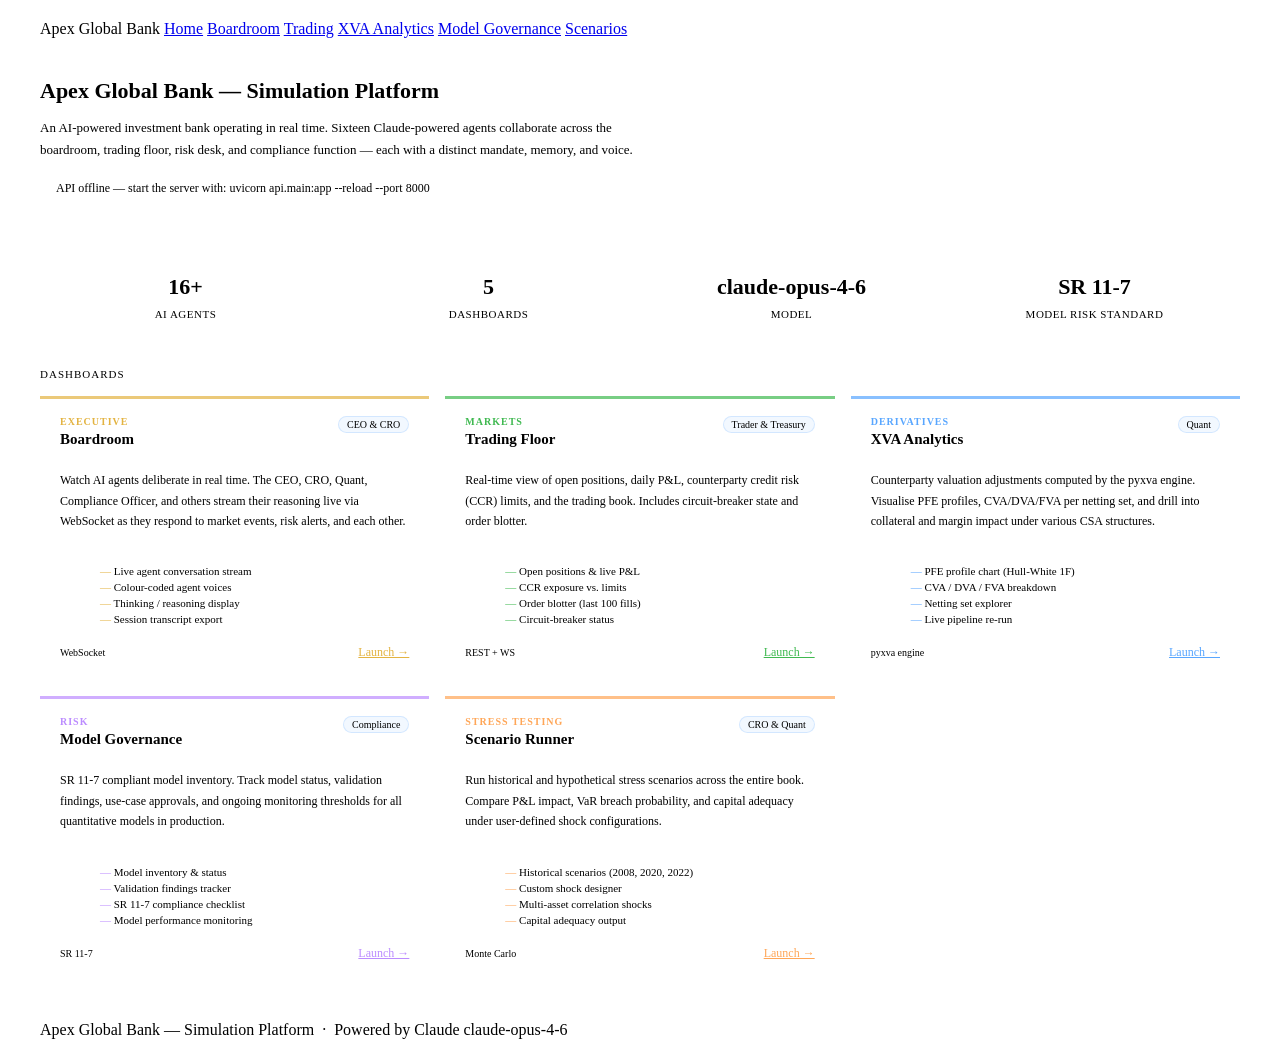
==== dashboard/index.html @ 95fc9731 "feat: boardroom dashboard with personality-matched voice TTS - BrowserTTSProvider: voice selection b" ====
<!DOCTYPE html>
<html lang="en">
<head>
  <meta charset="UTF-8">
  <meta name="viewport" content="width=device-width, initial-scale=1.0">
  <title>Apex Global Bank — Simulation Platform</title>
  <link rel="stylesheet" href="/static/shared.css">
  <style>
    body { max-width: 1200px; margin: 0 auto; padding: 20px 24px; }

    .hero {
      padding: 40px 0 32px;
      border-bottom: 1px solid var(--border);
      margin-bottom: 32px;
    }

    .hero-title {
      font-size: 22px;
      font-weight: 600;
      color: var(--text);
      margin-bottom: 8px;
    }

    .hero-title span {
      color: var(--accent);
    }

    .hero-subtitle {
      color: var(--muted);
      font-size: 13px;
      margin-bottom: 20px;
      max-width: 600px;
      line-height: 1.7;
    }

    .status-row {
      display: flex;
      align-items: center;
      gap: 8px;
      font-size: 12px;
    }

    .status-dot {
      width: 8px;
      height: 8px;
      border-radius: 50%;
      background: var(--muted);
      display: inline-block;
      flex-shrink: 0;
    }

    .status-dot.live {
      background: var(--positive);
      box-shadow: 0 0 6px rgba(63, 185, 80, 0.6);
      animation: pulse 2s infinite;
    }

    .status-dot.error {
      background: var(--negative);
    }

    @keyframes pulse {
      0%, 100% { opacity: 1; }
      50%       { opacity: 0.5; }
    }

    #api-status-text {
      color: var(--muted);
    }

    .section-title {
      font-size: 11px;
      text-transform: uppercase;
      letter-spacing: 1px;
      color: var(--muted);
      margin-bottom: 16px;
      font-weight: 500;
    }

    .panels-grid {
      display: grid;
      grid-template-columns: repeat(auto-fill, minmax(320px, 1fr));
      gap: 16px;
      margin-bottom: 40px;
    }

    .panel-card {
      background: var(--card);
      border: 1px solid var(--border);
      border-radius: var(--radius);
      padding: 20px;
      display: flex;
      flex-direction: column;
      gap: 0;
      transition: border-color 0.2s, transform 0.15s;
      position: relative;
      overflow: hidden;
    }

    .panel-card::before {
      content: '';
      position: absolute;
      top: 0;
      left: 0;
      right: 0;
      height: 3px;
      background: var(--panel-color, var(--border));
      opacity: 0.7;
    }

    .panel-card:hover {
      border-color: var(--panel-color, var(--accent));
      transform: translateY(-2px);
    }

    .panel-header {
      display: flex;
      align-items: flex-start;
      justify-content: space-between;
      margin-bottom: 10px;
    }

    .panel-label {
      font-size: 10px;
      text-transform: uppercase;
      letter-spacing: 1px;
      color: var(--panel-color, var(--muted));
      margin-bottom: 4px;
      font-weight: 600;
    }

    .panel-title {
      font-size: 15px;
      font-weight: 600;
      color: var(--text);
    }

    .panel-desc {
      font-size: 12px;
      color: var(--muted);
      line-height: 1.7;
      flex: 1;
      margin-bottom: 16px;
    }

    .panel-features {
      list-style: none;
      margin-bottom: 18px;
    }

    .panel-features li {
      font-size: 11px;
      color: var(--muted);
      padding: 2px 0;
    }

    .panel-features li::before {
      content: '— ';
      color: var(--panel-color, var(--border));
    }

    .panel-footer {
      display: flex;
      align-items: center;
      justify-content: space-between;
    }

    .panel-badge {
      font-size: 10px;
      color: var(--muted);
    }

    .panel-launch {
      display: inline-flex;
      align-items: center;
      gap: 4px;
      color: var(--panel-color, var(--accent));
      font-size: 12px;
      font-weight: 500;
      transition: gap 0.15s;
    }

    .panel-launch:hover {
      gap: 8px;
      text-decoration: none;
    }

    /* Agent count pill */
    .agent-count {
      display: inline-flex;
      align-items: center;
      gap: 4px;
      padding: 2px 8px;
      border-radius: 12px;
      font-size: 10px;
      background: rgba(88, 166, 255, 0.08);
      border: 1px solid rgba(88, 166, 255, 0.2);
      color: var(--accent);
    }

    /* Stats row */
    .stats-row {
      display: grid;
      grid-template-columns: repeat(4, 1fr);
      gap: 12px;
      margin-bottom: 32px;
    }

    .stat-card {
      background: var(--card);
      border: 1px solid var(--border);
      border-radius: var(--radius);
      padding: 14px;
      text-align: center;
    }

    .stat-value {
      font-size: 22px;
      font-weight: 600;
      color: var(--accent);
      display: block;
      margin-bottom: 4px;
    }

    .stat-label {
      font-size: 11px;
      color: var(--muted);
      text-transform: uppercase;
      letter-spacing: 0.5px;
    }

    @media (max-width: 700px) {
      .stats-row { grid-template-columns: repeat(2, 1fr); }
      .panels-grid { grid-template-columns: 1fr; }
    }
  </style>
</head>
<body>

  <!-- Navigation -->
  <nav class="navbar">
    <span class="navbar-brand">Apex Global Bank</span>
    <a href="/" class="active">Home</a>
    <a href="/boardroom">Boardroom</a>
    <a href="/trading">Trading</a>
    <a href="/xva">XVA Analytics</a>
    <a href="/models">Model Governance</a>
    <a href="/scenarios">Scenarios</a>
  </nav>

  <!-- Hero -->
  <section class="hero">
    <div class="hero-title">
      <span>Apex Global Bank</span> — Simulation Platform
    </div>
    <p class="hero-subtitle">
      An AI-powered investment bank operating in real time. Sixteen Claude-powered agents
      collaborate across the boardroom, trading floor, risk desk, and compliance function —
      each with a distinct mandate, memory, and voice.
    </p>
    <div class="status-row">
      <span class="status-dot" id="api-dot"></span>
      <span id="api-status-text">Checking API...</span>
    </div>
  </section>

  <!-- Platform stats -->
  <div class="stats-row">
    <div class="stat-card">
      <span class="stat-value">16+</span>
      <span class="stat-label">AI Agents</span>
    </div>
    <div class="stat-card">
      <span class="stat-value">5</span>
      <span class="stat-label">Dashboards</span>
    </div>
    <div class="stat-card">
      <span class="stat-value">claude-opus-4-6</span>
      <span class="stat-label">Model</span>
    </div>
    <div class="stat-card">
      <span class="stat-value">SR 11-7</span>
      <span class="stat-label">Model Risk Standard</span>
    </div>
  </div>

  <!-- Panel cards -->
  <p class="section-title">Dashboards</p>
  <div class="panels-grid">

    <!-- Boardroom -->
    <div class="panel-card" style="--panel-color: #e3b341;">
      <div class="panel-header">
        <div>
          <div class="panel-label">Executive</div>
          <div class="panel-title">Boardroom</div>
        </div>
        <span class="agent-count">CEO &amp; CRO</span>
      </div>
      <p class="panel-desc">
        Watch AI agents deliberate in real time. The CEO, CRO, Quant, Compliance Officer,
        and others stream their reasoning live via WebSocket as they respond to market
        events, risk alerts, and each other.
      </p>
      <ul class="panel-features">
        <li>Live agent conversation stream</li>
        <li>Colour-coded agent voices</li>
        <li>Thinking / reasoning display</li>
        <li>Session transcript export</li>
      </ul>
      <div class="panel-footer">
        <span class="panel-badge">WebSocket</span>
        <a href="/boardroom" class="panel-launch">Launch &rarr;</a>
      </div>
    </div>

    <!-- Trading Floor -->
    <div class="panel-card" style="--panel-color: #3fb950;">
      <div class="panel-header">
        <div>
          <div class="panel-label">Markets</div>
          <div class="panel-title">Trading Floor</div>
        </div>
        <span class="agent-count">Trader &amp; Treasury</span>
      </div>
      <p class="panel-desc">
        Real-time view of open positions, daily P&amp;L, counterparty credit risk (CCR)
        limits, and the trading book. Includes circuit-breaker state and order blotter.
      </p>
      <ul class="panel-features">
        <li>Open positions &amp; live P&amp;L</li>
        <li>CCR exposure vs. limits</li>
        <li>Order blotter (last 100 fills)</li>
        <li>Circuit-breaker status</li>
      </ul>
      <div class="panel-footer">
        <span class="panel-badge">REST + WS</span>
        <a href="/trading" class="panel-launch">Launch &rarr;</a>
      </div>
    </div>

    <!-- XVA Analytics -->
    <div class="panel-card" style="--panel-color: #58a6ff;">
      <div class="panel-header">
        <div>
          <div class="panel-label">Derivatives</div>
          <div class="panel-title">XVA Analytics</div>
        </div>
        <span class="agent-count">Quant</span>
      </div>
      <p class="panel-desc">
        Counterparty valuation adjustments computed by the pyxva engine. Visualise
        PFE profiles, CVA/DVA/FVA per netting set, and drill into collateral
        and margin impact under various CSA structures.
      </p>
      <ul class="panel-features">
        <li>PFE profile chart (Hull-White 1F)</li>
        <li>CVA / DVA / FVA breakdown</li>
        <li>Netting set explorer</li>
        <li>Live pipeline re-run</li>
      </ul>
      <div class="panel-footer">
        <span class="panel-badge">pyxva engine</span>
        <a href="/xva" class="panel-launch">Launch &rarr;</a>
      </div>
    </div>

    <!-- Model Governance -->
    <div class="panel-card" style="--panel-color: #bc8cff;">
      <div class="panel-header">
        <div>
          <div class="panel-label">Risk</div>
          <div class="panel-title">Model Governance</div>
        </div>
        <span class="agent-count">Compliance</span>
      </div>
      <p class="panel-desc">
        SR 11-7 compliant model inventory. Track model status, validation findings,
        use-case approvals, and ongoing monitoring thresholds for all quantitative
        models in production.
      </p>
      <ul class="panel-features">
        <li>Model inventory &amp; status</li>
        <li>Validation findings tracker</li>
        <li>SR 11-7 compliance checklist</li>
        <li>Model performance monitoring</li>
      </ul>
      <div class="panel-footer">
        <span class="panel-badge">SR 11-7</span>
        <a href="/models" class="panel-launch">Launch &rarr;</a>
      </div>
    </div>

    <!-- Scenarios -->
    <div class="panel-card" style="--panel-color: #ffa657;">
      <div class="panel-header">
        <div>
          <div class="panel-label">Stress Testing</div>
          <div class="panel-title">Scenario Runner</div>
        </div>
        <span class="agent-count">CRO &amp; Quant</span>
      </div>
      <p class="panel-desc">
        Run historical and hypothetical stress scenarios across the entire book.
        Compare P&amp;L impact, VaR breach probability, and capital adequacy
        under user-defined shock configurations.
      </p>
      <ul class="panel-features">
        <li>Historical scenarios (2008, 2020, 2022)</li>
        <li>Custom shock designer</li>
        <li>Multi-asset correlation shocks</li>
        <li>Capital adequacy output</li>
      </ul>
      <div class="panel-footer">
        <span class="panel-badge">Monte Carlo</span>
        <a href="/scenarios" class="panel-launch">Launch &rarr;</a>
      </div>
    </div>

  </div>

  <!-- Footer -->
  <footer>
    Apex Global Bank &mdash; Simulation Platform &nbsp;&middot;&nbsp; Powered by Claude claude-opus-4-6
  </footer>

  <script>
    // Check API health on load
    async function checkHealth() {
      const dot  = document.getElementById('api-dot');
      const text = document.getElementById('api-status-text');
      try {
        const res  = await fetch('/api/health');
        const data = await res.json();
        if (data.status === 'ok') {
          dot.classList.add('live');
          text.style.color = 'var(--positive)';
          text.textContent = `API online — ${data.bank}`;
        } else {
          throw new Error('unexpected status');
        }
      } catch {
        dot.classList.add('error');
        text.style.color = 'var(--negative)';
        text.textContent = 'API offline — start the server with: uvicorn api.main:app --reload --port 8000';
      }
    }

    checkHealth();
  </script>

</body>
</html>
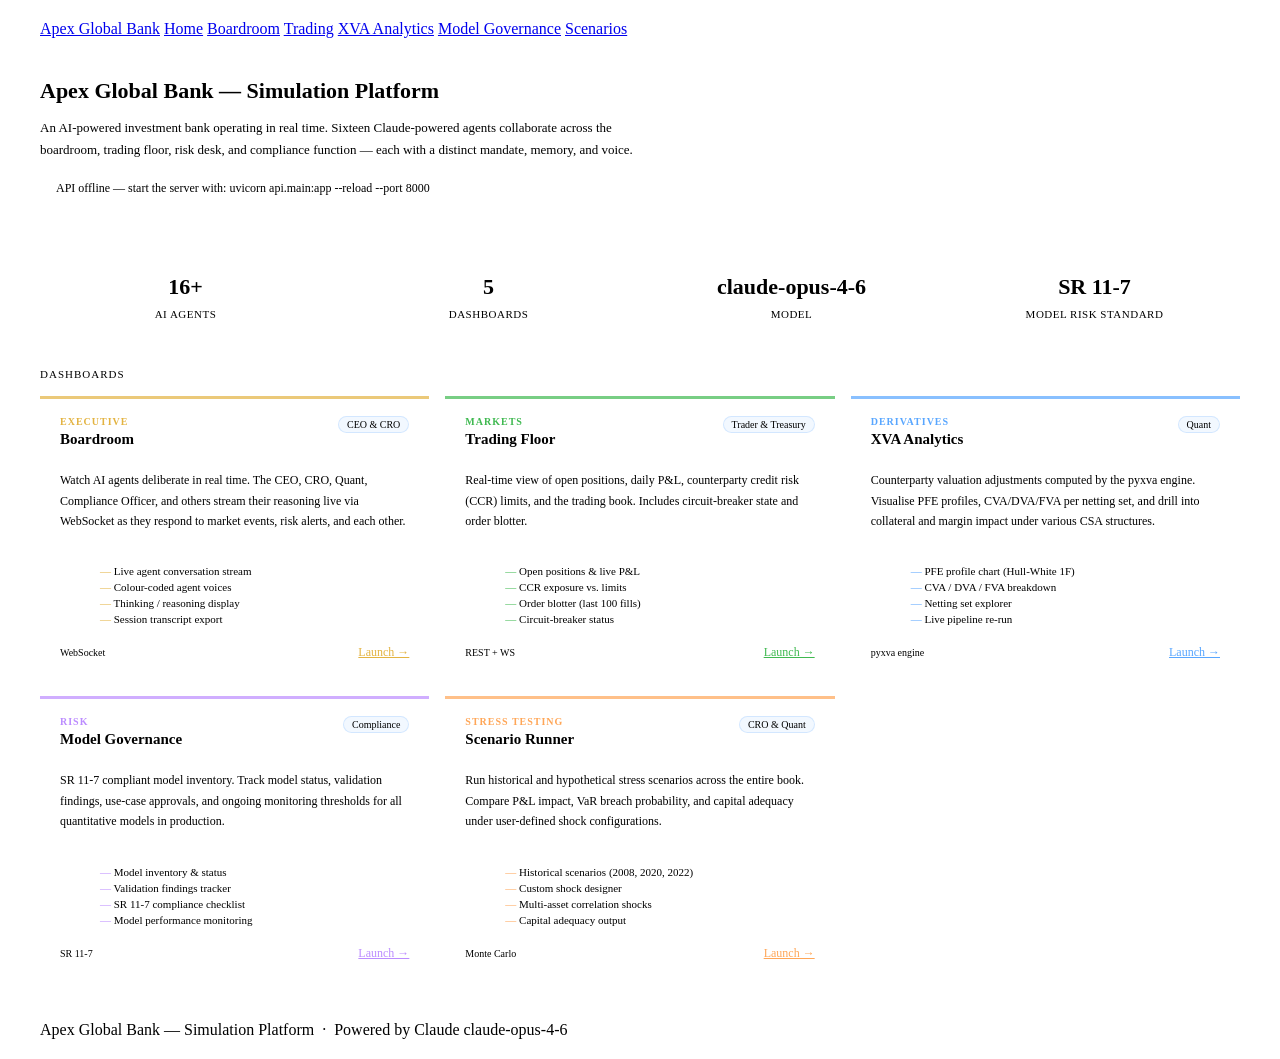
==== commit 6752db90: "feat: clicking Apex Global Bank brand navigates to home page Wrap all brand/logo elements across eve" ====
--- a/dashboard/index.html
+++ b/dashboard/index.html
@@ -239,7 +239,7 @@
 
   <!-- Navigation -->
   <nav class="navbar">
-    <span class="navbar-brand">Apex Global Bank</span>
+    <a href="/" class="navbar-brand">Apex Global Bank</a>
     <a href="/" class="active">Home</a>
     <a href="/boardroom">Boardroom</a>
     <a href="/trading">Trading</a>
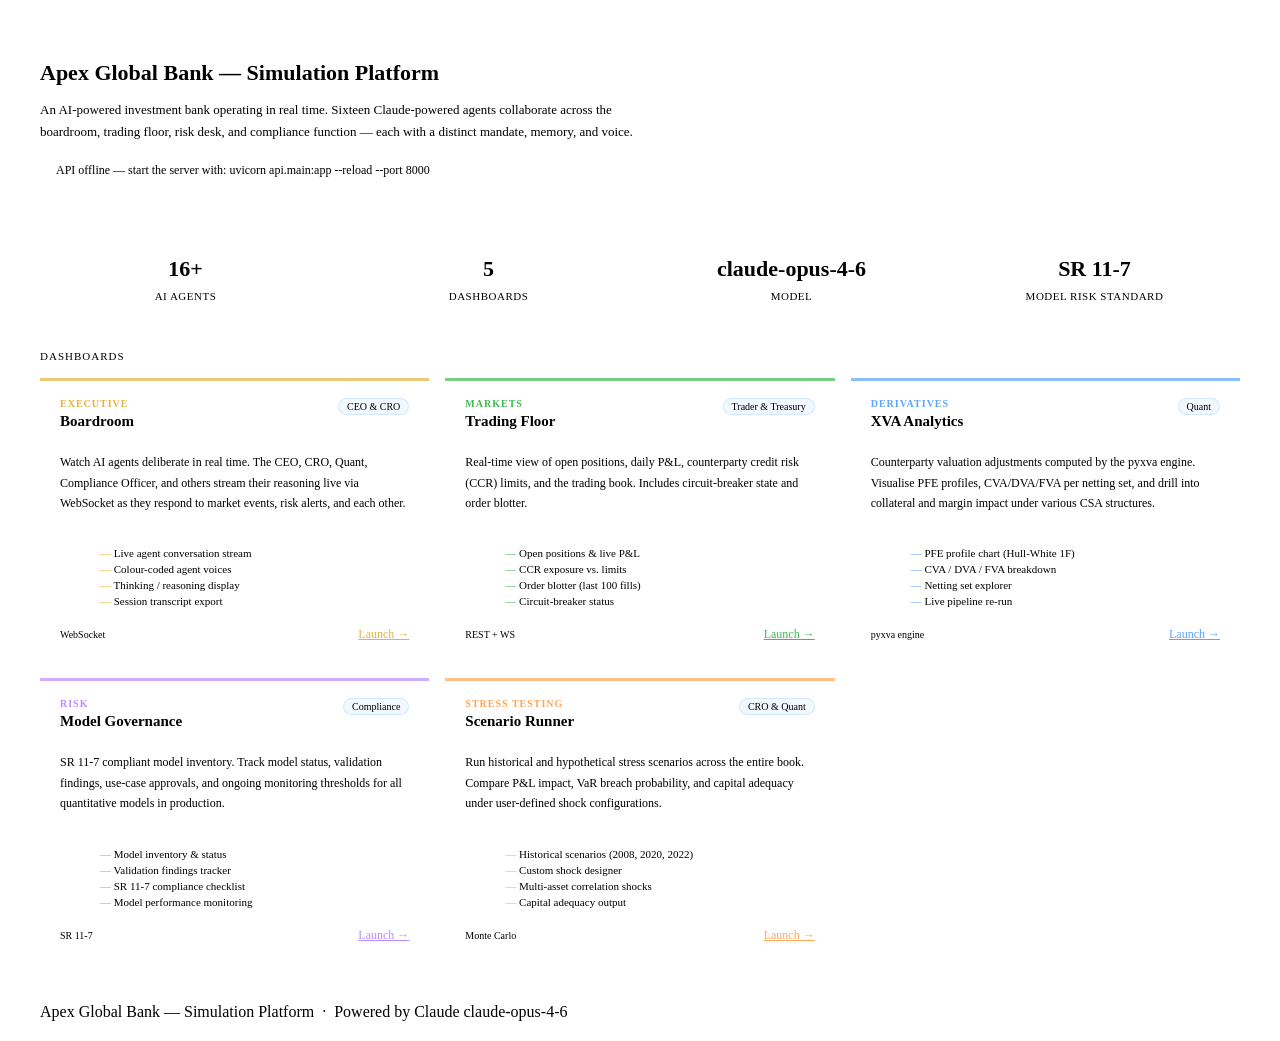
==== commit 8eedb19f: "feat: unified global nav via shared_nav.js across all pages Create shared_nav.js injecting a consist" ====
--- a/dashboard/index.html
+++ b/dashboard/index.html
@@ -234,19 +234,11 @@
       .panels-grid { grid-template-columns: 1fr; }
     }
   </style>
+  <script src="/static/shared_nav.js" defer></script>
 </head>
 <body>
 
-  <!-- Navigation -->
-  <nav class="navbar">
-    <a href="/" class="navbar-brand">Apex Global Bank</a>
-    <a href="/" class="active">Home</a>
-    <a href="/boardroom">Boardroom</a>
-    <a href="/trading">Trading</a>
-    <a href="/xva">XVA Analytics</a>
-    <a href="/models">Model Governance</a>
-    <a href="/scenarios">Scenarios</a>
-  </nav>
+  <!-- Navigation injected by shared_nav.js -->
 
   <!-- Hero -->
   <section class="hero">
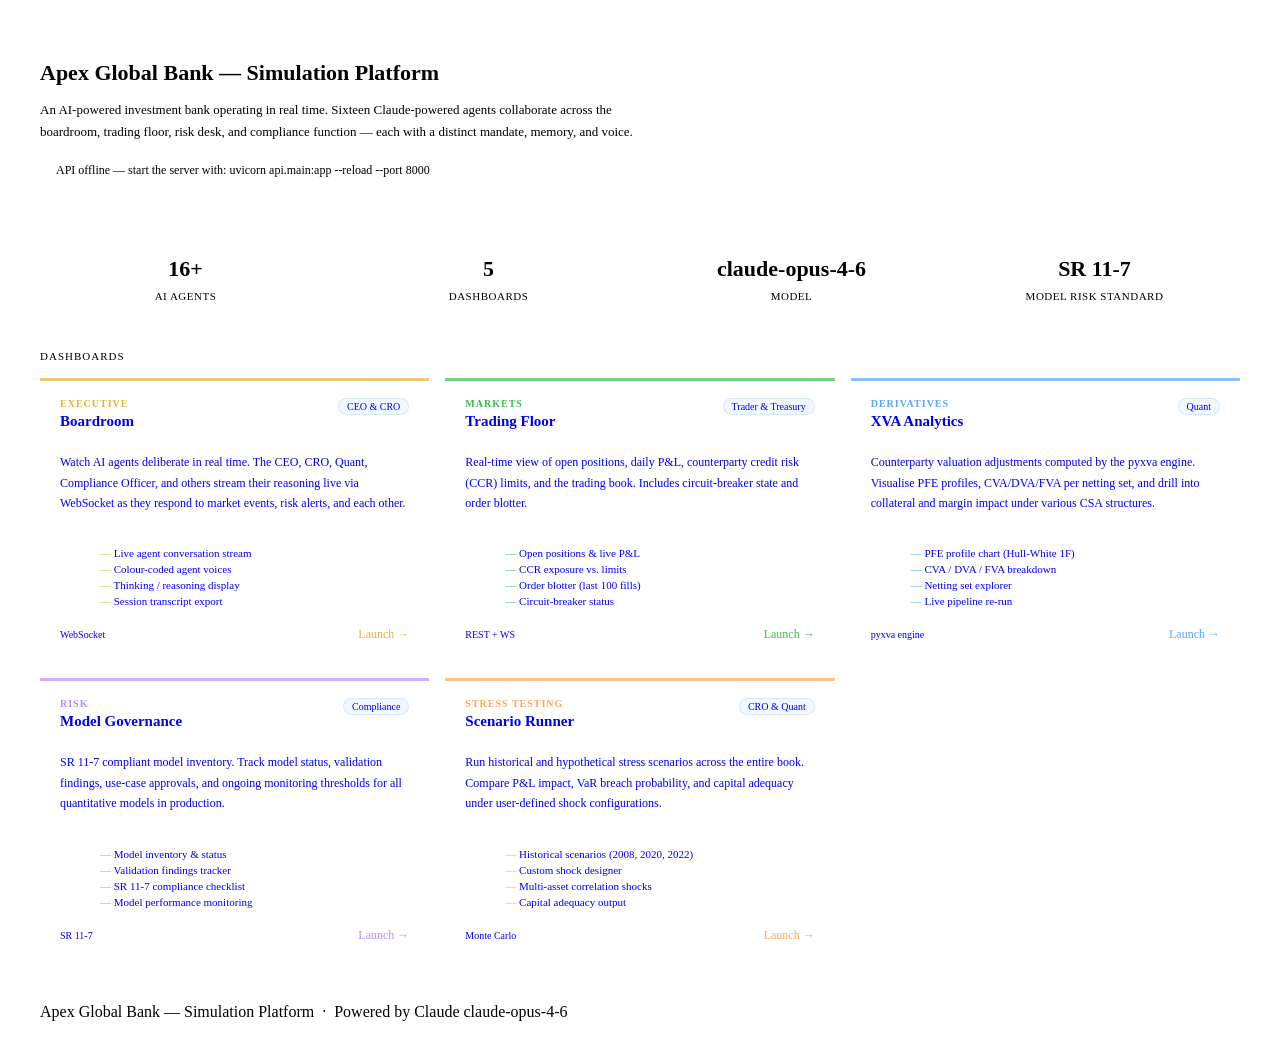
==== commit 2159ab80: "Make landing page dashboard cards clickable" ====
--- a/dashboard/index.html
+++ b/dashboard/index.html
@@ -95,6 +95,7 @@
       transition: border-color 0.2s, transform 0.15s;
       position: relative;
       overflow: hidden;
+      text-decoration: none;
     }
 
     .panel-card::before {
@@ -109,6 +110,13 @@
     }
 
     .panel-card:hover {
+      border-color: var(--panel-color, var(--accent));
+      transform: translateY(-2px);
+    }
+
+    .panel-card:focus-visible {
+      outline: 2px solid var(--panel-color, var(--accent));
+      outline-offset: 3px;
       border-color: var(--panel-color, var(--accent));
       transform: translateY(-2px);
     }
@@ -281,7 +289,7 @@
   <div class="panels-grid">
 
     <!-- Boardroom -->
-    <div class="panel-card" style="--panel-color: #e3b341;">
+    <a href="/boardroom" class="panel-card" style="--panel-color: #e3b341;">
       <div class="panel-header">
         <div>
           <div class="panel-label">Executive</div>
@@ -302,12 +310,12 @@
       </ul>
       <div class="panel-footer">
         <span class="panel-badge">WebSocket</span>
-        <a href="/boardroom" class="panel-launch">Launch &rarr;</a>
-      </div>
-    </div>
+        <span class="panel-launch">Launch &rarr;</span>
+      </div>
+    </a>
 
     <!-- Trading Floor -->
-    <div class="panel-card" style="--panel-color: #3fb950;">
+    <a href="/trading" class="panel-card" style="--panel-color: #3fb950;">
       <div class="panel-header">
         <div>
           <div class="panel-label">Markets</div>
@@ -327,12 +335,12 @@
       </ul>
       <div class="panel-footer">
         <span class="panel-badge">REST + WS</span>
-        <a href="/trading" class="panel-launch">Launch &rarr;</a>
-      </div>
-    </div>
+        <span class="panel-launch">Launch &rarr;</span>
+      </div>
+    </a>
 
     <!-- XVA Analytics -->
-    <div class="panel-card" style="--panel-color: #58a6ff;">
+    <a href="/xva" class="panel-card" style="--panel-color: #58a6ff;">
       <div class="panel-header">
         <div>
           <div class="panel-label">Derivatives</div>
@@ -353,12 +361,12 @@
       </ul>
       <div class="panel-footer">
         <span class="panel-badge">pyxva engine</span>
-        <a href="/xva" class="panel-launch">Launch &rarr;</a>
-      </div>
-    </div>
+        <span class="panel-launch">Launch &rarr;</span>
+      </div>
+    </a>
 
     <!-- Model Governance -->
-    <div class="panel-card" style="--panel-color: #bc8cff;">
+    <a href="/models" class="panel-card" style="--panel-color: #bc8cff;">
       <div class="panel-header">
         <div>
           <div class="panel-label">Risk</div>
@@ -379,12 +387,12 @@
       </ul>
       <div class="panel-footer">
         <span class="panel-badge">SR 11-7</span>
-        <a href="/models" class="panel-launch">Launch &rarr;</a>
-      </div>
-    </div>
+        <span class="panel-launch">Launch &rarr;</span>
+      </div>
+    </a>
 
     <!-- Scenarios -->
-    <div class="panel-card" style="--panel-color: #ffa657;">
+    <a href="/scenarios" class="panel-card" style="--panel-color: #ffa657;">
       <div class="panel-header">
         <div>
           <div class="panel-label">Stress Testing</div>
@@ -405,9 +413,9 @@
       </ul>
       <div class="panel-footer">
         <span class="panel-badge">Monte Carlo</span>
-        <a href="/scenarios" class="panel-launch">Launch &rarr;</a>
-      </div>
-    </div>
+        <span class="panel-launch">Launch &rarr;</span>
+      </div>
+    </a>
 
   </div>
 
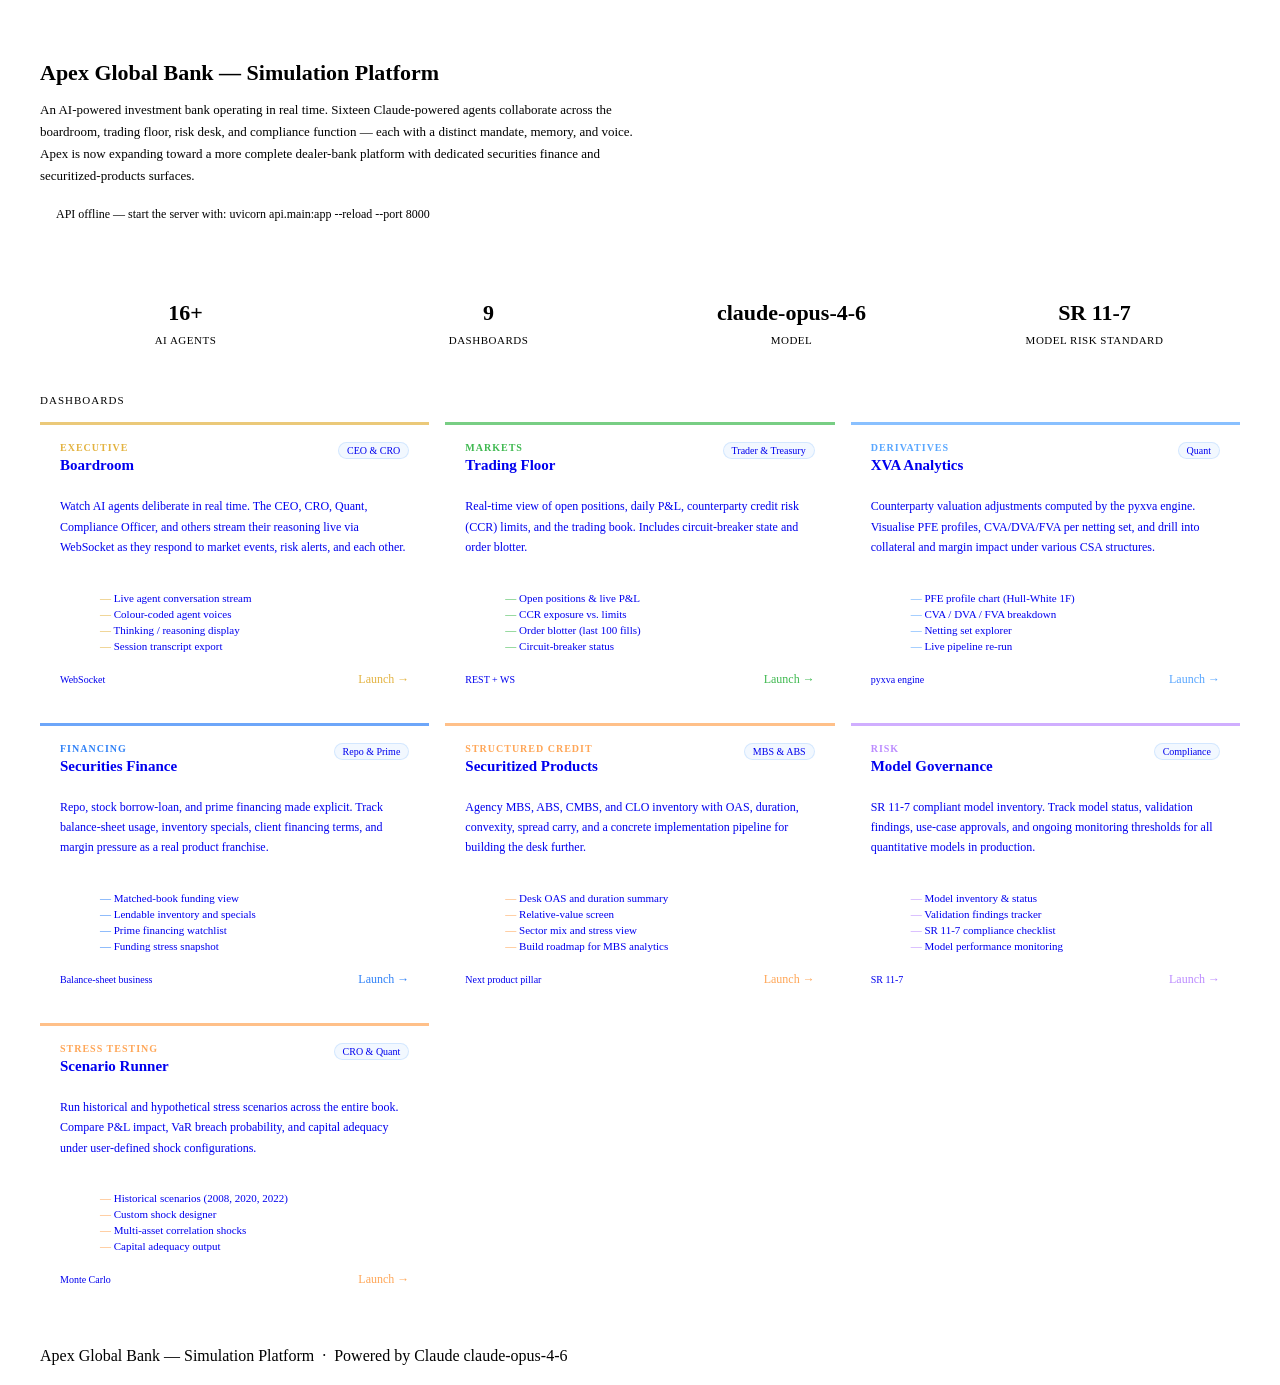
==== commit 673137e0: "feat: Risk dashboard and dashboard-wide enhancements Adds risk.html (live VaR/SVaR/FRTB-SA/PFE panel" ====
--- a/dashboard/index.html
+++ b/dashboard/index.html
@@ -256,7 +256,8 @@
     <p class="hero-subtitle">
       An AI-powered investment bank operating in real time. Sixteen Claude-powered agents
       collaborate across the boardroom, trading floor, risk desk, and compliance function —
-      each with a distinct mandate, memory, and voice.
+      each with a distinct mandate, memory, and voice. Apex is now expanding toward a more
+      complete dealer-bank platform with dedicated securities finance and securitized-products surfaces.
     </p>
     <div class="status-row">
       <span class="status-dot" id="api-dot"></span>
@@ -271,7 +272,7 @@
       <span class="stat-label">AI Agents</span>
     </div>
     <div class="stat-card">
-      <span class="stat-value">5</span>
+      <span class="stat-value">9</span>
       <span class="stat-label">Dashboards</span>
     </div>
     <div class="stat-card">
@@ -361,6 +362,56 @@
       </ul>
       <div class="panel-footer">
         <span class="panel-badge">pyxva engine</span>
+        <span class="panel-launch">Launch &rarr;</span>
+      </div>
+    </a>
+
+    <!-- Securities Finance -->
+    <a href="/securities-finance" class="panel-card" style="--panel-color: #2f81f7;">
+      <div class="panel-header">
+        <div>
+          <div class="panel-label">Financing</div>
+          <div class="panel-title">Securities Finance</div>
+        </div>
+        <span class="agent-count">Repo &amp; Prime</span>
+      </div>
+      <p class="panel-desc">
+        Repo, stock borrow-loan, and prime financing made explicit. Track balance-sheet usage,
+        inventory specials, client financing terms, and margin pressure as a real product franchise.
+      </p>
+      <ul class="panel-features">
+        <li>Matched-book funding view</li>
+        <li>Lendable inventory and specials</li>
+        <li>Prime financing watchlist</li>
+        <li>Funding stress snapshot</li>
+      </ul>
+      <div class="panel-footer">
+        <span class="panel-badge">Balance-sheet business</span>
+        <span class="panel-launch">Launch &rarr;</span>
+      </div>
+    </a>
+
+    <!-- Securitized Products -->
+    <a href="/securitized" class="panel-card" style="--panel-color: #ffa657;">
+      <div class="panel-header">
+        <div>
+          <div class="panel-label">Structured Credit</div>
+          <div class="panel-title">Securitized Products</div>
+        </div>
+        <span class="agent-count">MBS &amp; ABS</span>
+      </div>
+      <p class="panel-desc">
+        Agency MBS, ABS, CMBS, and CLO inventory with OAS, duration, convexity,
+        spread carry, and a concrete implementation pipeline for building the desk further.
+      </p>
+      <ul class="panel-features">
+        <li>Desk OAS and duration summary</li>
+        <li>Relative-value screen</li>
+        <li>Sector mix and stress view</li>
+        <li>Build roadmap for MBS analytics</li>
+      </ul>
+      <div class="panel-footer">
+        <span class="panel-badge">Next product pillar</span>
         <span class="panel-launch">Launch &rarr;</span>
       </div>
     </a>
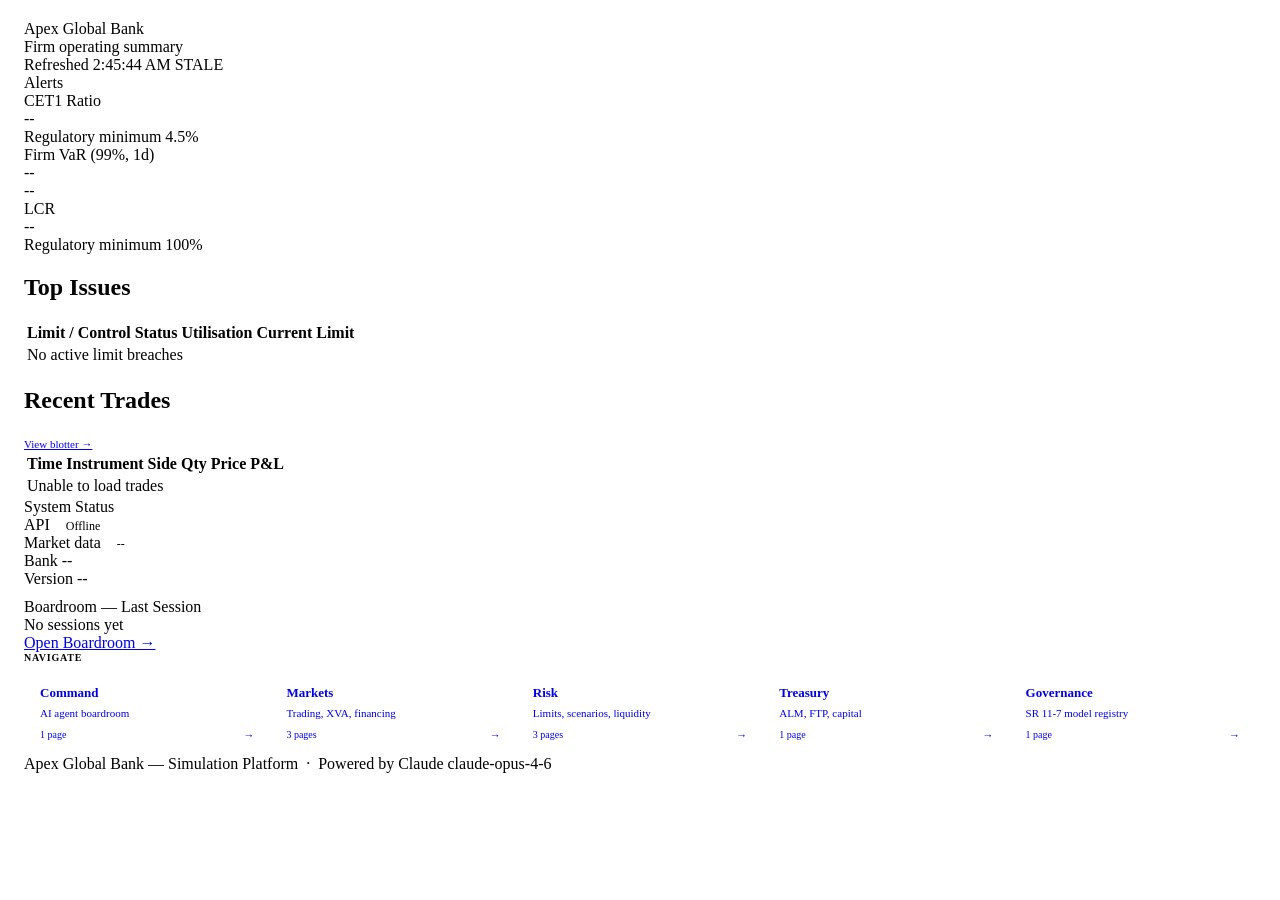
==== commit dbfe011e: "feat: dashboard v2 redesign — 5-domain nav, shared shell, summary-first layouts Replace flat 10-link" ====
--- a/dashboard/index.html
+++ b/dashboard/index.html
@@ -3,501 +3,601 @@
 <head>
   <meta charset="UTF-8">
   <meta name="viewport" content="width=device-width, initial-scale=1.0">
-  <title>Apex Global Bank — Simulation Platform</title>
+  <title>Apex Global Bank — Command Center</title>
   <link rel="stylesheet" href="/static/shared.css">
   <style>
-    body { max-width: 1200px; margin: 0 auto; padding: 20px 24px; }
-
-    .hero {
-      padding: 40px 0 32px;
-      border-bottom: 1px solid var(--border);
-      margin-bottom: 32px;
-    }
-
-    .hero-title {
-      font-size: 22px;
-      font-weight: 600;
-      color: var(--text);
-      margin-bottom: 8px;
-    }
-
-    .hero-title span {
-      color: var(--accent);
-    }
-
-    .hero-subtitle {
-      color: var(--muted);
-      font-size: 13px;
-      margin-bottom: 20px;
-      max-width: 600px;
-      line-height: 1.7;
-    }
-
-    .status-row {
-      display: flex;
-      align-items: center;
-      gap: 8px;
-      font-size: 12px;
-    }
-
-    .status-dot {
-      width: 8px;
-      height: 8px;
-      border-radius: 50%;
-      background: var(--muted);
-      display: inline-block;
-      flex-shrink: 0;
-    }
-
-    .status-dot.live {
-      background: var(--positive);
-      box-shadow: 0 0 6px rgba(63, 185, 80, 0.6);
-      animation: pulse 2s infinite;
-    }
-
-    .status-dot.error {
-      background: var(--negative);
-    }
-
-    @keyframes pulse {
-      0%, 100% { opacity: 1; }
-      50%       { opacity: 0.5; }
-    }
-
-    #api-status-text {
-      color: var(--muted);
-    }
-
-    .section-title {
-      font-size: 11px;
-      text-transform: uppercase;
-      letter-spacing: 1px;
-      color: var(--muted);
-      margin-bottom: 16px;
-      font-weight: 500;
-    }
-
-    .panels-grid {
+    body { max-width: 1400px; margin: 0 auto; padding: 20px 24px; }
+
+    /* Domain launcher */
+    .domain-grid {
       display: grid;
-      grid-template-columns: repeat(auto-fill, minmax(320px, 1fr));
-      gap: 16px;
-      margin-bottom: 40px;
-    }
-
-    .panel-card {
+      grid-template-columns: repeat(5, 1fr);
+      gap: var(--gap);
+      margin-top: 4px;
+    }
+
+    .domain-card {
       background: var(--card);
       border: 1px solid var(--border);
       border-radius: var(--radius);
-      padding: 20px;
+      padding: 14px 16px;
       display: flex;
       flex-direction: column;
-      gap: 0;
-      transition: border-color 0.2s, transform 0.15s;
-      position: relative;
-      overflow: hidden;
+      gap: 6px;
       text-decoration: none;
-    }
-
-    .panel-card::before {
-      content: '';
-      position: absolute;
-      top: 0;
-      left: 0;
-      right: 0;
-      height: 3px;
-      background: var(--panel-color, var(--border));
-      opacity: 0.7;
-    }
-
-    .panel-card:hover {
-      border-color: var(--panel-color, var(--accent));
-      transform: translateY(-2px);
-    }
-
-    .panel-card:focus-visible {
-      outline: 2px solid var(--panel-color, var(--accent));
-      outline-offset: 3px;
-      border-color: var(--panel-color, var(--accent));
-      transform: translateY(-2px);
-    }
-
-    .panel-header {
-      display: flex;
-      align-items: flex-start;
-      justify-content: space-between;
-      margin-bottom: 10px;
-    }
-
-    .panel-label {
-      font-size: 10px;
-      text-transform: uppercase;
-      letter-spacing: 1px;
-      color: var(--panel-color, var(--muted));
-      margin-bottom: 4px;
-      font-weight: 600;
-    }
-
-    .panel-title {
-      font-size: 15px;
+      transition: border-color 0.15s, transform 0.15s;
+      cursor: pointer;
+    }
+
+    .domain-card:hover {
+      border-color: var(--accent);
+      transform: translateY(-1px);
+      text-decoration: none;
+    }
+
+    .domain-name {
+      font-size: 13px;
       font-weight: 600;
       color: var(--text);
     }
 
-    .panel-desc {
-      font-size: 12px;
-      color: var(--muted);
-      line-height: 1.7;
-      flex: 1;
-      margin-bottom: 16px;
-    }
-
-    .panel-features {
-      list-style: none;
-      margin-bottom: 18px;
-    }
-
-    .panel-features li {
+    .domain-desc {
       font-size: 11px;
       color: var(--muted);
-      padding: 2px 0;
-    }
-
-    .panel-features li::before {
-      content: '— ';
-      color: var(--panel-color, var(--border));
-    }
-
-    .panel-footer {
+    }
+
+    .domain-meta {
       display: flex;
       align-items: center;
       justify-content: space-between;
-    }
-
-    .panel-badge {
+      margin-top: 4px;
+    }
+
+    .domain-pages {
       font-size: 10px;
       color: var(--muted);
     }
 
-    .panel-launch {
+    .domain-arrow {
+      font-size: 11px;
+      color: var(--accent);
+    }
+
+    /* Section heading for domain launcher */
+    .section-label {
+      font-size: 10px;
+      text-transform: uppercase;
+      letter-spacing: 0.08em;
+      color: var(--muted);
+      font-weight: 600;
+      margin-bottom: 8px;
+    }
+
+    /* Top issues table */
+    .issue-row td:first-child { color: var(--muted); }
+    .breach-critical { color: var(--negative); font-weight: 600; }
+    .breach-warning  { color: var(--warning); }
+
+    /* Recent trades table */
+    .trade-side-buy  { color: var(--positive); }
+    .trade-side-sell { color: var(--negative); }
+
+    /* System status rows */
+    .status-indicator {
       display: inline-flex;
       align-items: center;
-      gap: 4px;
-      color: var(--panel-color, var(--accent));
+      gap: 5px;
       font-size: 12px;
-      font-weight: 500;
-      transition: gap 0.15s;
-    }
-
-    .panel-launch:hover {
-      gap: 8px;
-      text-decoration: none;
-    }
-
-    /* Agent count pill */
-    .agent-count {
-      display: inline-flex;
-      align-items: center;
-      gap: 4px;
-      padding: 2px 8px;
-      border-radius: 12px;
+    }
+
+    .status-dot {
+      width: 7px;
+      height: 7px;
+      border-radius: 50%;
+      flex-shrink: 0;
+    }
+
+    .status-dot.ok      { background: var(--positive); box-shadow: 0 0 5px rgba(63,185,80,0.5); animation: pulse-dot 2s infinite; }
+    .status-dot.error   { background: var(--negative); }
+    .status-dot.unknown { background: var(--muted); }
+
+    @keyframes pulse-dot {
+      0%, 100% { opacity: 1; }
+      50% { opacity: 0.4; }
+    }
+
+    /* Boardroom session info */
+    .meeting-item {
+      display: flex;
+      flex-direction: column;
+      gap: 3px;
+      padding: 8px 0;
+      border-bottom: 1px solid var(--border-subtle);
+    }
+
+    .meeting-item:last-child { border-bottom: none; }
+
+    .meeting-topic {
+      font-size: 12px;
+      color: var(--text);
+    }
+
+    .meeting-meta {
       font-size: 10px;
-      background: rgba(88, 166, 255, 0.08);
-      border: 1px solid rgba(88, 166, 255, 0.2);
-      color: var(--accent);
-    }
-
-    /* Stats row */
-    .stats-row {
-      display: grid;
-      grid-template-columns: repeat(4, 1fr);
-      gap: 12px;
-      margin-bottom: 32px;
-    }
-
-    .stat-card {
-      background: var(--card);
-      border: 1px solid var(--border);
-      border-radius: var(--radius);
-      padding: 14px;
-      text-align: center;
-    }
-
-    .stat-value {
-      font-size: 22px;
-      font-weight: 600;
-      color: var(--accent);
-      display: block;
-      margin-bottom: 4px;
-    }
-
-    .stat-label {
-      font-size: 11px;
       color: var(--muted);
-      text-transform: uppercase;
-      letter-spacing: 0.5px;
+    }
+
+    @media (max-width: 1100px) {
+      .domain-grid { grid-template-columns: repeat(3, 1fr); }
     }
 
     @media (max-width: 700px) {
-      .stats-row { grid-template-columns: repeat(2, 1fr); }
-      .panels-grid { grid-template-columns: 1fr; }
+      .domain-grid { grid-template-columns: repeat(2, 1fr); }
     }
   </style>
   <script src="/static/shared_nav.js" defer></script>
+  <script src="/static/glossary.js" defer></script>
 </head>
 <body>
 
   <!-- Navigation injected by shared_nav.js -->
 
-  <!-- Hero -->
-  <section class="hero">
-    <div class="hero-title">
-      <span>Apex Global Bank</span> — Simulation Platform
+  <div class="page-shell">
+
+    <!-- Page header -->
+    <div class="page-header">
+      <div class="page-header-left">
+        <div class="page-title">Apex Global Bank</div>
+        <div class="page-subtitle">Firm operating summary</div>
+      </div>
+      <div class="page-header-right">
+        <span class="last-refresh" id="last-refresh">--</span>
+        <span class="source-chip" id="source-chip" data-source="LIVE">LIVE</span>
+      </div>
     </div>
-    <p class="hero-subtitle">
-      An AI-powered investment bank operating in real time. Sixteen Claude-powered agents
-      collaborate across the boardroom, trading floor, risk desk, and compliance function —
-      each with a distinct mandate, memory, and voice. Apex is now expanding toward a more
-      complete dealer-bank platform with dedicated securities finance and securitized-products surfaces.
-    </p>
-    <div class="status-row">
-      <span class="status-dot" id="api-dot"></span>
-      <span id="api-status-text">Checking API...</span>
+
+    <!-- Alert rail -->
+    <div class="alert-rail" id="alert-rail" data-empty="true">
+      <span class="alert-rail-label">Alerts</span>
     </div>
-  </section>
-
-  <!-- Platform stats -->
-  <div class="stats-row">
-    <div class="stat-card">
-      <span class="stat-value">16+</span>
-      <span class="stat-label">AI Agents</span>
+
+    <!-- KPI strip -->
+    <div class="kpi-strip">
+      <div class="kpi-card">
+        <div class="kpi-label">CET1 Ratio</div>
+        <div class="kpi-value" id="kpi-cet1">--</div>
+        <div class="kpi-sub" id="kpi-cet1-sub">Regulatory minimum 4.5%</div>
+      </div>
+      <div class="kpi-card">
+        <div class="kpi-label">Firm VaR (99%, 1d)</div>
+        <div class="kpi-value" id="kpi-var">--</div>
+        <div class="kpi-sub" id="kpi-var-sub">--</div>
+      </div>
+      <div class="kpi-card">
+        <div class="kpi-label">LCR</div>
+        <div class="kpi-value" id="kpi-lcr">--</div>
+        <div class="kpi-sub" id="kpi-lcr-sub">Regulatory minimum 100%</div>
+      </div>
     </div>
-    <div class="stat-card">
-      <span class="stat-value">9</span>
-      <span class="stat-label">Dashboards</span>
+
+    <!-- Main panel -->
+    <div class="main-panel">
+
+      <!-- Left: main content -->
+      <div class="main-content">
+
+        <!-- Top issues card -->
+        <div class="card">
+          <div class="card-header">
+            <h2>Top Issues</h2>
+            <span class="badge blue" id="model-findings-badge" style="display:none;"></span>
+          </div>
+          <table id="issues-table">
+            <thead>
+              <tr>
+                <th>Limit / Control</th>
+                <th>Status</th>
+                <th class="right">Utilisation</th>
+                <th class="right">Current</th>
+                <th class="right">Limit</th>
+              </tr>
+            </thead>
+            <tbody id="issues-tbody">
+              <tr><td colspan="5" class="empty-state">Loading...</td></tr>
+            </tbody>
+          </table>
+        </div>
+
+        <!-- Recent activity card -->
+        <div class="card">
+          <div class="card-header">
+            <h2>Recent Trades</h2>
+            <a href="/trading" style="font-size:11px;">View blotter &rarr;</a>
+          </div>
+          <table id="trades-table">
+            <thead>
+              <tr>
+                <th>Time</th>
+                <th>Instrument</th>
+                <th>Side</th>
+                <th class="right">Qty</th>
+                <th class="right">Price</th>
+                <th class="right">P&amp;L</th>
+              </tr>
+            </thead>
+            <tbody id="trades-tbody">
+              <tr><td colspan="6" class="empty-state">Loading...</td></tr>
+            </tbody>
+          </table>
+        </div>
+
+      </div>
+
+      <!-- Right: detail drawer -->
+      <div class="detail-drawer">
+
+        <!-- System status -->
+        <div class="detail-section">
+          <div class="detail-drawer-title">System Status</div>
+          <div class="detail-row">
+            <span class="detail-row-label">API</span>
+            <span class="detail-row-value" id="sys-api">
+              <span class="status-indicator">
+                <span class="status-dot unknown" id="sys-api-dot"></span>
+                <span id="sys-api-text">Checking...</span>
+              </span>
+            </span>
+          </div>
+          <div class="detail-row">
+            <span class="detail-row-label">Market data</span>
+            <span class="detail-row-value">
+              <span class="status-indicator">
+                <span class="status-dot unknown" id="sys-mktdata-dot"></span>
+                <span id="sys-mktdata-text">--</span>
+              </span>
+            </span>
+          </div>
+          <div class="detail-row">
+            <span class="detail-row-label">Bank</span>
+            <span class="detail-row-value" id="sys-bank-name">--</span>
+          </div>
+          <div class="detail-row">
+            <span class="detail-row-label">Version</span>
+            <span class="detail-row-value" id="sys-version">--</span>
+          </div>
+        </div>
+
+        <!-- Boardroom -->
+        <div class="detail-section" style="border-top: 1px solid var(--border-subtle); padding-top: 10px;">
+          <div class="detail-section-label">Boardroom — Last Session</div>
+          <div id="boardroom-content">
+            <div class="detail-drawer-empty">No sessions yet</div>
+          </div>
+          <a href="/boardroom" class="btn" style="text-align:center; margin-top:4px;">Open Boardroom &rarr;</a>
+        </div>
+
+      </div>
+
     </div>
-    <div class="stat-card">
-      <span class="stat-value">claude-opus-4-6</span>
-      <span class="stat-label">Model</span>
+
+    <!-- Domain launcher -->
+    <div>
+      <div class="section-label">Navigate</div>
+      <div class="domain-grid">
+        <a href="/boardroom" class="domain-card">
+          <div class="domain-name">Command</div>
+          <div class="domain-desc">AI agent boardroom</div>
+          <div class="domain-meta">
+            <span class="domain-pages">1 page</span>
+            <span class="domain-arrow">&rarr;</span>
+          </div>
+        </a>
+        <a href="/trading" class="domain-card">
+          <div class="domain-name">Markets</div>
+          <div class="domain-desc">Trading, XVA, financing</div>
+          <div class="domain-meta">
+            <span class="domain-pages">3 pages</span>
+            <span class="domain-arrow">&rarr;</span>
+          </div>
+        </a>
+        <a href="/risk" class="domain-card">
+          <div class="domain-name">Risk</div>
+          <div class="domain-desc">Limits, scenarios, liquidity</div>
+          <div class="domain-meta">
+            <span class="domain-pages">3 pages</span>
+            <span class="domain-arrow">&rarr;</span>
+          </div>
+        </a>
+        <a href="/treasury" class="domain-card">
+          <div class="domain-name">Treasury</div>
+          <div class="domain-desc">ALM, FTP, capital</div>
+          <div class="domain-meta">
+            <span class="domain-pages">1 page</span>
+            <span class="domain-arrow">&rarr;</span>
+          </div>
+        </a>
+        <a href="/models" class="domain-card">
+          <div class="domain-name">Governance</div>
+          <div class="domain-desc">SR 11-7 model registry</div>
+          <div class="domain-meta">
+            <span class="domain-pages">1 page</span>
+            <span class="domain-arrow">&rarr;</span>
+          </div>
+        </a>
+      </div>
     </div>
-    <div class="stat-card">
-      <span class="stat-value">SR 11-7</span>
-      <span class="stat-label">Model Risk Standard</span>
-    </div>
-  </div>
-
-  <!-- Panel cards -->
-  <p class="section-title">Dashboards</p>
-  <div class="panels-grid">
-
-    <!-- Boardroom -->
-    <a href="/boardroom" class="panel-card" style="--panel-color: #e3b341;">
-      <div class="panel-header">
-        <div>
-          <div class="panel-label">Executive</div>
-          <div class="panel-title">Boardroom</div>
-        </div>
-        <span class="agent-count">CEO &amp; CRO</span>
-      </div>
-      <p class="panel-desc">
-        Watch AI agents deliberate in real time. The CEO, CRO, Quant, Compliance Officer,
-        and others stream their reasoning live via WebSocket as they respond to market
-        events, risk alerts, and each other.
-      </p>
-      <ul class="panel-features">
-        <li>Live agent conversation stream</li>
-        <li>Colour-coded agent voices</li>
-        <li>Thinking / reasoning display</li>
-        <li>Session transcript export</li>
-      </ul>
-      <div class="panel-footer">
-        <span class="panel-badge">WebSocket</span>
-        <span class="panel-launch">Launch &rarr;</span>
-      </div>
-    </a>
-
-    <!-- Trading Floor -->
-    <a href="/trading" class="panel-card" style="--panel-color: #3fb950;">
-      <div class="panel-header">
-        <div>
-          <div class="panel-label">Markets</div>
-          <div class="panel-title">Trading Floor</div>
-        </div>
-        <span class="agent-count">Trader &amp; Treasury</span>
-      </div>
-      <p class="panel-desc">
-        Real-time view of open positions, daily P&amp;L, counterparty credit risk (CCR)
-        limits, and the trading book. Includes circuit-breaker state and order blotter.
-      </p>
-      <ul class="panel-features">
-        <li>Open positions &amp; live P&amp;L</li>
-        <li>CCR exposure vs. limits</li>
-        <li>Order blotter (last 100 fills)</li>
-        <li>Circuit-breaker status</li>
-      </ul>
-      <div class="panel-footer">
-        <span class="panel-badge">REST + WS</span>
-        <span class="panel-launch">Launch &rarr;</span>
-      </div>
-    </a>
-
-    <!-- XVA Analytics -->
-    <a href="/xva" class="panel-card" style="--panel-color: #58a6ff;">
-      <div class="panel-header">
-        <div>
-          <div class="panel-label">Derivatives</div>
-          <div class="panel-title">XVA Analytics</div>
-        </div>
-        <span class="agent-count">Quant</span>
-      </div>
-      <p class="panel-desc">
-        Counterparty valuation adjustments computed by the pyxva engine. Visualise
-        PFE profiles, CVA/DVA/FVA per netting set, and drill into collateral
-        and margin impact under various CSA structures.
-      </p>
-      <ul class="panel-features">
-        <li>PFE profile chart (Hull-White 1F)</li>
-        <li>CVA / DVA / FVA breakdown</li>
-        <li>Netting set explorer</li>
-        <li>Live pipeline re-run</li>
-      </ul>
-      <div class="panel-footer">
-        <span class="panel-badge">pyxva engine</span>
-        <span class="panel-launch">Launch &rarr;</span>
-      </div>
-    </a>
-
-    <!-- Securities Finance -->
-    <a href="/securities-finance" class="panel-card" style="--panel-color: #2f81f7;">
-      <div class="panel-header">
-        <div>
-          <div class="panel-label">Financing</div>
-          <div class="panel-title">Securities Finance</div>
-        </div>
-        <span class="agent-count">Repo &amp; Prime</span>
-      </div>
-      <p class="panel-desc">
-        Repo, stock borrow-loan, and prime financing made explicit. Track balance-sheet usage,
-        inventory specials, client financing terms, and margin pressure as a real product franchise.
-      </p>
-      <ul class="panel-features">
-        <li>Matched-book funding view</li>
-        <li>Lendable inventory and specials</li>
-        <li>Prime financing watchlist</li>
-        <li>Funding stress snapshot</li>
-      </ul>
-      <div class="panel-footer">
-        <span class="panel-badge">Balance-sheet business</span>
-        <span class="panel-launch">Launch &rarr;</span>
-      </div>
-    </a>
-
-    <!-- Securitized Products -->
-    <a href="/securitized" class="panel-card" style="--panel-color: #ffa657;">
-      <div class="panel-header">
-        <div>
-          <div class="panel-label">Structured Credit</div>
-          <div class="panel-title">Securitized Products</div>
-        </div>
-        <span class="agent-count">MBS &amp; ABS</span>
-      </div>
-      <p class="panel-desc">
-        Agency MBS, ABS, CMBS, and CLO inventory with OAS, duration, convexity,
-        spread carry, and a concrete implementation pipeline for building the desk further.
-      </p>
-      <ul class="panel-features">
-        <li>Desk OAS and duration summary</li>
-        <li>Relative-value screen</li>
-        <li>Sector mix and stress view</li>
-        <li>Build roadmap for MBS analytics</li>
-      </ul>
-      <div class="panel-footer">
-        <span class="panel-badge">Next product pillar</span>
-        <span class="panel-launch">Launch &rarr;</span>
-      </div>
-    </a>
-
-    <!-- Model Governance -->
-    <a href="/models" class="panel-card" style="--panel-color: #bc8cff;">
-      <div class="panel-header">
-        <div>
-          <div class="panel-label">Risk</div>
-          <div class="panel-title">Model Governance</div>
-        </div>
-        <span class="agent-count">Compliance</span>
-      </div>
-      <p class="panel-desc">
-        SR 11-7 compliant model inventory. Track model status, validation findings,
-        use-case approvals, and ongoing monitoring thresholds for all quantitative
-        models in production.
-      </p>
-      <ul class="panel-features">
-        <li>Model inventory &amp; status</li>
-        <li>Validation findings tracker</li>
-        <li>SR 11-7 compliance checklist</li>
-        <li>Model performance monitoring</li>
-      </ul>
-      <div class="panel-footer">
-        <span class="panel-badge">SR 11-7</span>
-        <span class="panel-launch">Launch &rarr;</span>
-      </div>
-    </a>
-
-    <!-- Scenarios -->
-    <a href="/scenarios" class="panel-card" style="--panel-color: #ffa657;">
-      <div class="panel-header">
-        <div>
-          <div class="panel-label">Stress Testing</div>
-          <div class="panel-title">Scenario Runner</div>
-        </div>
-        <span class="agent-count">CRO &amp; Quant</span>
-      </div>
-      <p class="panel-desc">
-        Run historical and hypothetical stress scenarios across the entire book.
-        Compare P&amp;L impact, VaR breach probability, and capital adequacy
-        under user-defined shock configurations.
-      </p>
-      <ul class="panel-features">
-        <li>Historical scenarios (2008, 2020, 2022)</li>
-        <li>Custom shock designer</li>
-        <li>Multi-asset correlation shocks</li>
-        <li>Capital adequacy output</li>
-      </ul>
-      <div class="panel-footer">
-        <span class="panel-badge">Monte Carlo</span>
-        <span class="panel-launch">Launch &rarr;</span>
-      </div>
-    </a>
-
-  </div>
-
-  <!-- Footer -->
-  <footer>
-    Apex Global Bank &mdash; Simulation Platform &nbsp;&middot;&nbsp; Powered by Claude claude-opus-4-6
-  </footer>
+
+    <!-- Footer -->
+    <footer>
+      Apex Global Bank &mdash; Simulation Platform &nbsp;&middot;&nbsp; Powered by Claude claude-opus-4-6
+    </footer>
+
+  </div><!-- /.page-shell -->
 
   <script>
-    // Check API health on load
-    async function checkHealth() {
-      const dot  = document.getElementById('api-dot');
-      const text = document.getElementById('api-status-text');
+    async function loadData() {
+      await Promise.all([
+        loadHealth(),
+        loadKPIs(),
+        loadAlerts(),
+        loadTrades(),
+        loadBoardroom(),
+      ]);
+      document.getElementById('last-refresh').textContent =
+        'Refreshed ' + new Date().toLocaleTimeString();
+    }
+
+    // ---------- Health ----------
+    async function loadHealth() {
+      const dot  = document.getElementById('sys-api-dot');
+      const text = document.getElementById('sys-api-text');
       try {
         const res  = await fetch('/api/health');
         const data = await res.json();
         if (data.status === 'ok') {
-          dot.classList.add('live');
-          text.style.color = 'var(--positive)';
-          text.textContent = `API online — ${data.bank}`;
+          dot.className  = 'status-dot ok';
+          text.textContent = 'Online';
+          document.getElementById('sys-bank-name').textContent = data.bank || '--';
+          document.getElementById('sys-version').textContent   = data.version || '--';
+
+          // Market data feed status
+          const mktDot  = document.getElementById('sys-mktdata-dot');
+          const mktText = document.getElementById('sys-mktdata-text');
+          if (data.market_data_feed) {
+            mktDot.className  = 'status-dot ok';
+            mktText.textContent = data.market_data_feed;
+          } else {
+            mktDot.className  = 'status-dot unknown';
+            mktText.textContent = 'GBM simulation';
+          }
+
+          if (data.source === 'DEMO') {
+            document.getElementById('source-chip').dataset.source = 'DEMO';
+            document.getElementById('source-chip').textContent    = 'DEMO';
+          }
         } else {
-          throw new Error('unexpected status');
+          throw new Error('non-ok status');
         }
       } catch {
-        dot.classList.add('error');
-        text.style.color = 'var(--negative)';
-        text.textContent = 'API offline — start the server with: uvicorn api.main:app --reload --port 8000';
+        dot.className  = 'status-dot error';
+        text.textContent = 'Offline';
+        document.getElementById('source-chip').dataset.source = 'STALE';
+        document.getElementById('source-chip').textContent    = 'STALE';
       }
     }
 
-    checkHealth();
+    // ---------- KPIs ----------
+    async function loadKPIs() {
+      // CET1
+      try {
+        const res  = await fetch('/api/capital/ratios');
+        const data = await res.json();
+        const val  = data.cet1_ratio ?? data.cet1 ?? null;
+        if (val !== null) {
+          const pct = (val * 100).toFixed(2) + '%';
+          const el  = document.getElementById('kpi-cet1');
+          el.textContent = pct;
+          el.className   = 'kpi-value ' + (val >= 0.045 ? 'positive' : 'negative');
+        }
+      } catch { document.getElementById('kpi-cet1').textContent = '--'; }
+
+      // Firm VaR
+      try {
+        const res  = await fetch('/api/risk/snapshot');
+        const data = await res.json();
+        const risk = data.risk ?? data;
+        const varVal = risk.firm_var ?? risk.total_var ?? risk.var_99 ?? null;
+        if (varVal !== null) {
+          const el = document.getElementById('kpi-var');
+          el.textContent = '$' + Math.abs(varVal).toLocaleString('en-US', {maximumFractionDigits: 0});
+          el.className   = 'kpi-value accent';
+          const limitVal = risk.var_limit ?? null;
+          if (limitVal !== null) {
+            document.getElementById('kpi-var-sub').textContent =
+              'Limit $' + Math.abs(limitVal).toLocaleString('en-US', {maximumFractionDigits: 0});
+          }
+        }
+      } catch { document.getElementById('kpi-var').textContent = '--'; }
+
+      // LCR
+      try {
+        const res  = await fetch('/api/liquidity/lcr');
+        const data = await res.json();
+        const val  = data.lcr_ratio ?? data.lcr ?? null;
+        if (val !== null) {
+          const pct = (val * (val <= 10 ? 100 : 1)).toFixed(1) + '%';
+          const el  = document.getElementById('kpi-lcr');
+          const num = val <= 10 ? val * 100 : val;
+          el.textContent = num.toFixed(1) + '%';
+          el.className   = 'kpi-value ' + (num >= 100 ? 'positive' : 'negative');
+        }
+      } catch { document.getElementById('kpi-lcr').textContent = '--'; }
+    }
+
+    // ---------- Alerts ----------
+    async function loadAlerts() {
+      const rail  = document.getElementById('alert-rail');
+      const items = [];
+
+      // Limit breaches
+      try {
+        const res    = await fetch('/api/risk/limits');
+        const data   = await res.json();
+        const limits = Array.isArray(data) ? data : (data.limits ?? []);
+        const breaches = limits.filter(l => l.status === 'BREACH').length;
+        const warnings = limits.filter(l => l.status === 'WARNING').length;
+        if (breaches > 0) {
+          items.push({ cls: 'critical', text: breaches + ' limit breach' + (breaches > 1 ? 'es' : '') });
+        }
+        if (warnings > 0) {
+          items.push({ cls: 'warning',  text: warnings + ' limit warning' + (warnings > 1 ? 's' : '') });
+        }
+
+        // Populate top-issues table
+        const topIssues = limits
+          .filter(l => l.status === 'BREACH' || l.status === 'WARNING')
+          .sort((a, b) => (b.util_pct ?? 0) - (a.util_pct ?? 0))
+          .slice(0, 5);
+        renderIssues(topIssues);
+      } catch {
+        renderIssues([]);
+      }
+
+      // Active scenario
+      try {
+        const res  = await fetch('/api/scenarios/active');
+        const data = await res.json();
+        if (data.active) {
+          items.push({ cls: 'info', text: 'Scenario: ' + (data.name ?? 'active') });
+        }
+      } catch { /* no active scenario endpoint or none running */ }
+
+      // Model findings
+      try {
+        const res  = await fetch('/api/models/stats');
+        const data = await res.json();
+        const open = data.open_findings ?? data.findings_open ?? null;
+        if (open !== null && open > 0) {
+          const badge = document.getElementById('model-findings-badge');
+          badge.textContent = open + ' open finding' + (open > 1 ? 's' : '');
+          badge.style.display = '';
+        }
+      } catch { /* model stats unavailable */ }
+
+      // Render rail
+      if (items.length === 0) {
+        rail.dataset.empty = 'true';
+        return;
+      }
+      rail.dataset.empty = 'false';
+      // Keep the label span, append items
+      items.forEach(item => {
+        const el = document.createElement('span');
+        el.className = 'alert-item ' + item.cls;
+        el.innerHTML = '<span class="alert-item-dot"></span>' + item.text;
+        rail.appendChild(el);
+      });
+    }
+
+    function renderIssues(issues) {
+      const tbody = document.getElementById('issues-tbody');
+      if (!issues || issues.length === 0) {
+        tbody.innerHTML = '<tr><td colspan="5" class="empty-state">No active limit breaches</td></tr>';
+        return;
+      }
+      tbody.innerHTML = issues.map(l => {
+        const statusCls = l.status === 'BREACH' ? 'breach-critical' : 'breach-warning';
+        const util      = l.util_pct != null ? (l.util_pct * 100).toFixed(1) + '%' : '--';
+        const curr      = l.current  != null ? fmtNum(l.current)  : '--';
+        const lim       = l.limit    != null ? fmtNum(l.limit)     : '--';
+        const name      = l.name ?? l.limit_name ?? l.id ?? '--';
+        return `<tr class="issue-row">
+          <td>${name}</td>
+          <td class="${statusCls}">${l.status}</td>
+          <td class="right">${util}</td>
+          <td class="right">${curr}</td>
+          <td class="right">${lim}</td>
+        </tr>`;
+      }).join('');
+    }
+
+    // ---------- Trades ----------
+    async function loadTrades() {
+      const tbody = document.getElementById('trades-tbody');
+      try {
+        const res  = await fetch('/api/trading/blotter');
+        const data = await res.json();
+        const trades = (data.trades ?? data).slice(0, 8);
+        if (!trades || trades.length === 0) {
+          tbody.innerHTML = '<tr><td colspan="6" class="empty-state">No recent trades</td></tr>';
+          return;
+        }
+        tbody.innerHTML = trades.map(t => {
+          const ts   = t.timestamp ? new Date(t.timestamp).toLocaleTimeString() : '--';
+          const side = (t.side ?? '').toUpperCase();
+          const sideCls = side === 'BUY' ? 'trade-side-buy' : 'trade-side-sell';
+          const qty  = t.quantity != null ? fmtNum(t.quantity) : '--';
+          const px   = t.price    != null ? '$' + Number(t.price).toFixed(2) : '--';
+          const pnl  = t.pnl      != null ? fmtPnl(t.pnl) : '<span class="neutral">--</span>';
+          const inst = t.instrument ?? t.symbol ?? t.ticker ?? '--';
+          return `<tr>
+            <td class="neutral small">${ts}</td>
+            <td>${inst}</td>
+            <td class="${sideCls}">${side}</td>
+            <td class="right">${qty}</td>
+            <td class="right">${px}</td>
+            <td class="right">${pnl}</td>
+          </tr>`;
+        }).join('');
+      } catch {
+        tbody.innerHTML = '<tr><td colspan="6" class="empty-state">Unable to load trades</td></tr>';
+      }
+    }
+
+    // ---------- Boardroom ----------
+    async function loadBoardroom() {
+      const container = document.getElementById('boardroom-content');
+      try {
+        const res  = await fetch('/api/boardroom/meetings');
+        const data = await res.json();
+        const meetings = Array.isArray(data) ? data : (data.meetings ?? []);
+        if (!meetings || meetings.length === 0) {
+          container.innerHTML = '<div class="detail-drawer-empty">No sessions yet</div>';
+          return;
+        }
+        const recent = meetings.slice(0, 3);
+        container.innerHTML = recent.map(m => {
+          const ts    = m.created_at ?? m.timestamp ?? '';
+          const tsFmt = ts ? new Date(ts).toLocaleString() : '--';
+          const topic = m.topic ?? m.title ?? m.scenario ?? 'Board session';
+          const turns = m.turn_count ?? m.turns ?? null;
+          const meta  = [tsFmt, turns != null ? turns + ' turns' : null].filter(Boolean).join(' · ');
+          return `<div class="meeting-item">
+            <div class="meeting-topic">${topic}</div>
+            <div class="meeting-meta">${meta}</div>
+          </div>`;
+        }).join('');
+      } catch {
+        container.innerHTML = '<div class="detail-drawer-empty">No sessions yet</div>';
+      }
+    }
+
+    // ---------- Helpers ----------
+    function fmtNum(n) {
+      const abs = Math.abs(n);
+      if (abs >= 1e9) return (n / 1e9).toFixed(2) + 'B';
+      if (abs >= 1e6) return (n / 1e6).toFixed(2) + 'M';
+      if (abs >= 1e3) return (n / 1e3).toFixed(1) + 'K';
+      return Number(n).toFixed(2);
+    }
+
+    function fmtPnl(n) {
+      const cls = n >= 0 ? 'positive' : 'negative';
+      const sign = n >= 0 ? '+' : '';
+      return `<span class="${cls}">${sign}${fmtNum(n)}</span>`;
+    }
+
+    document.addEventListener('DOMContentLoaded', loadData);
   </script>
 
 </body>
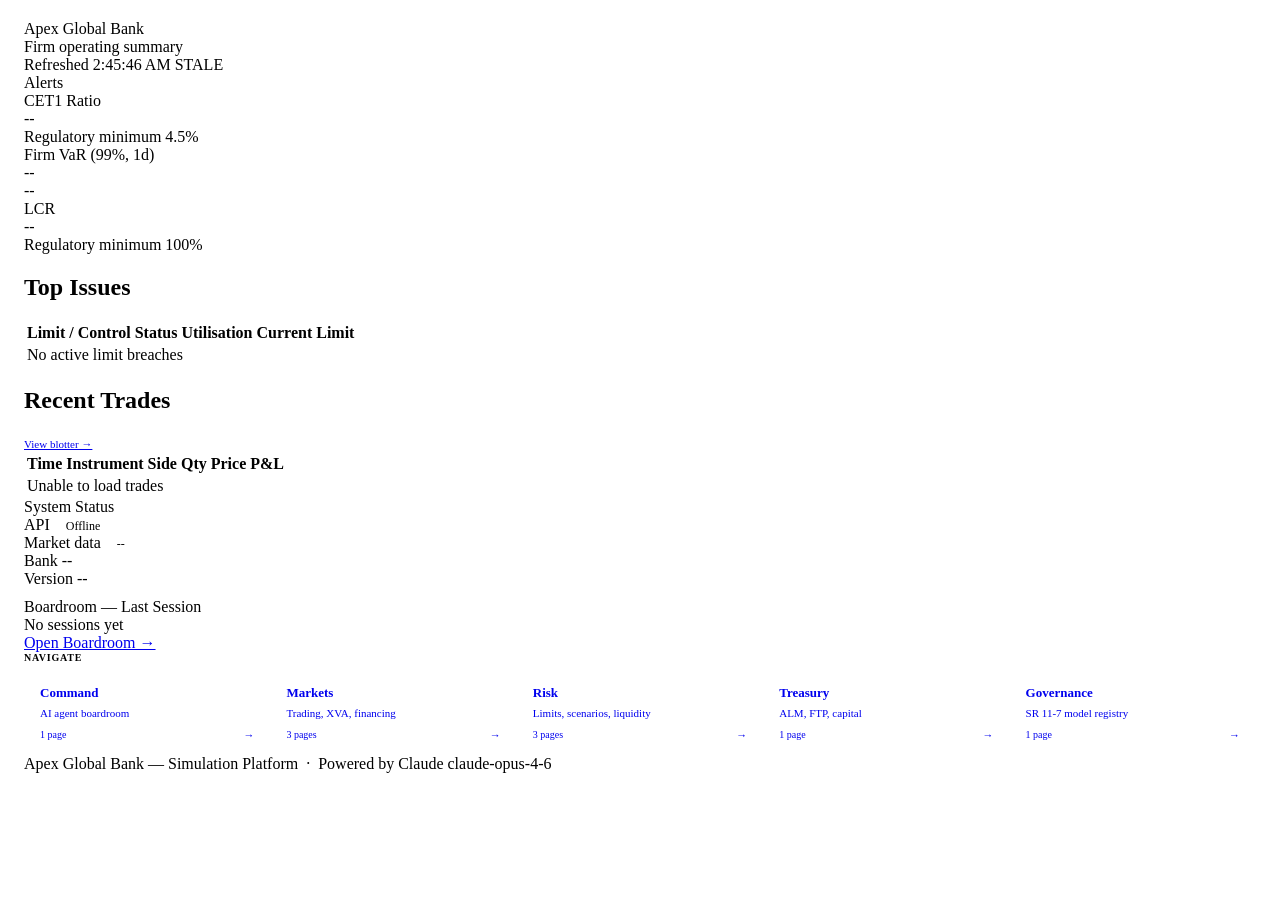
==== commit db3d2d42: "chore: nav v3 — improved legibility/active-path visibility; cache-bust shared_nav.js across all dash" ====
--- a/dashboard/index.html
+++ b/dashboard/index.html
@@ -135,7 +135,7 @@
       .domain-grid { grid-template-columns: repeat(2, 1fr); }
     }
   </style>
-  <script src="/static/shared_nav.js" defer></script>
+  <script src="/static/shared_nav.js?v=20260411b" defer></script>
   <script src="/static/glossary.js" defer></script>
 </head>
 <body>
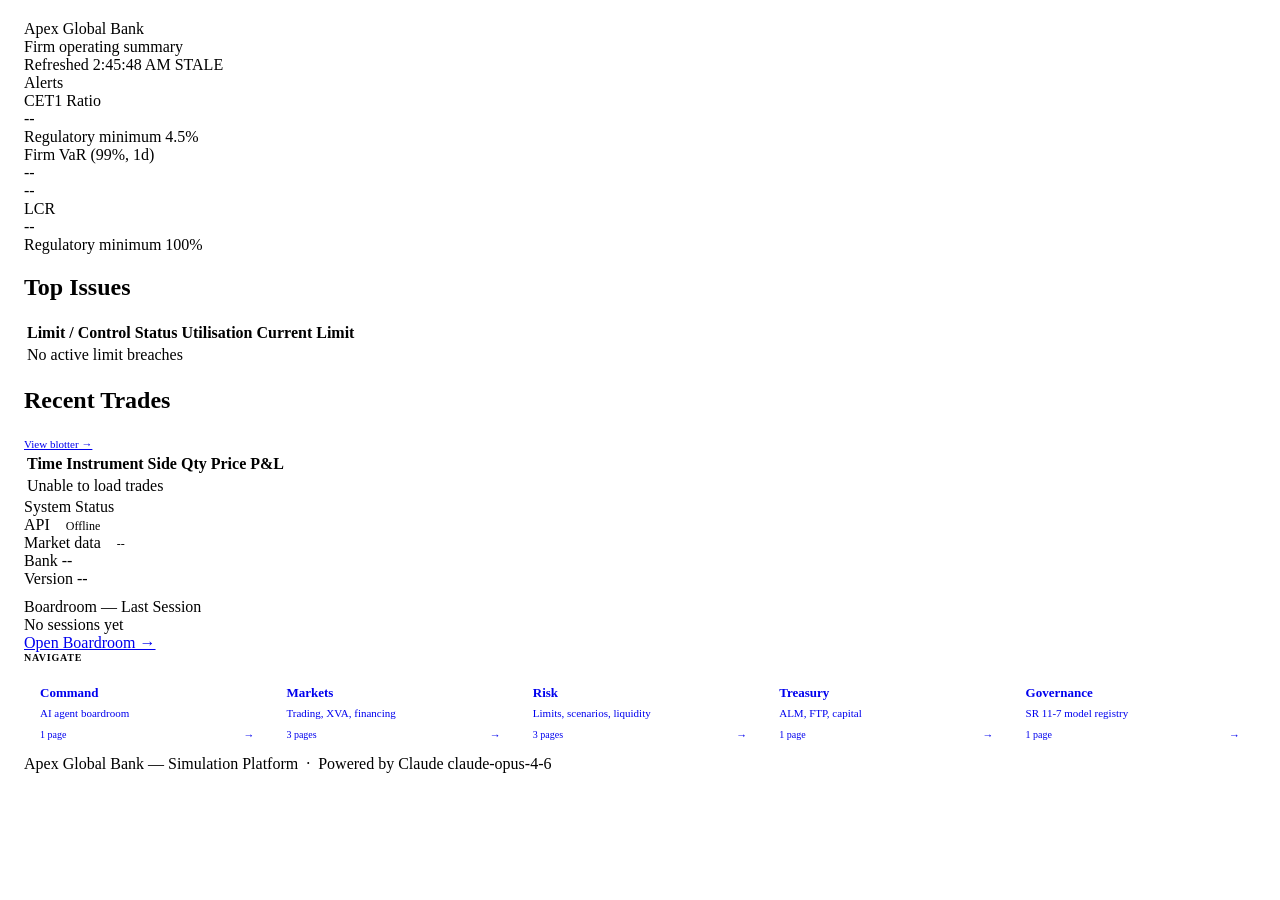
==== commit 9cffa4ae: "refactor: codebase quality pass — centralised config, shared base classes, 22 new tests - config/set" ====
--- a/dashboard/index.html
+++ b/dashboard/index.html
@@ -135,6 +135,7 @@
       .domain-grid { grid-template-columns: repeat(2, 1fr); }
     }
   </style>
+  <script src="/static/js/api-client.js"></script>
   <script src="/static/shared_nav.js?v=20260411b" defer></script>
   <script src="/static/glossary.js" defer></script>
 </head>
